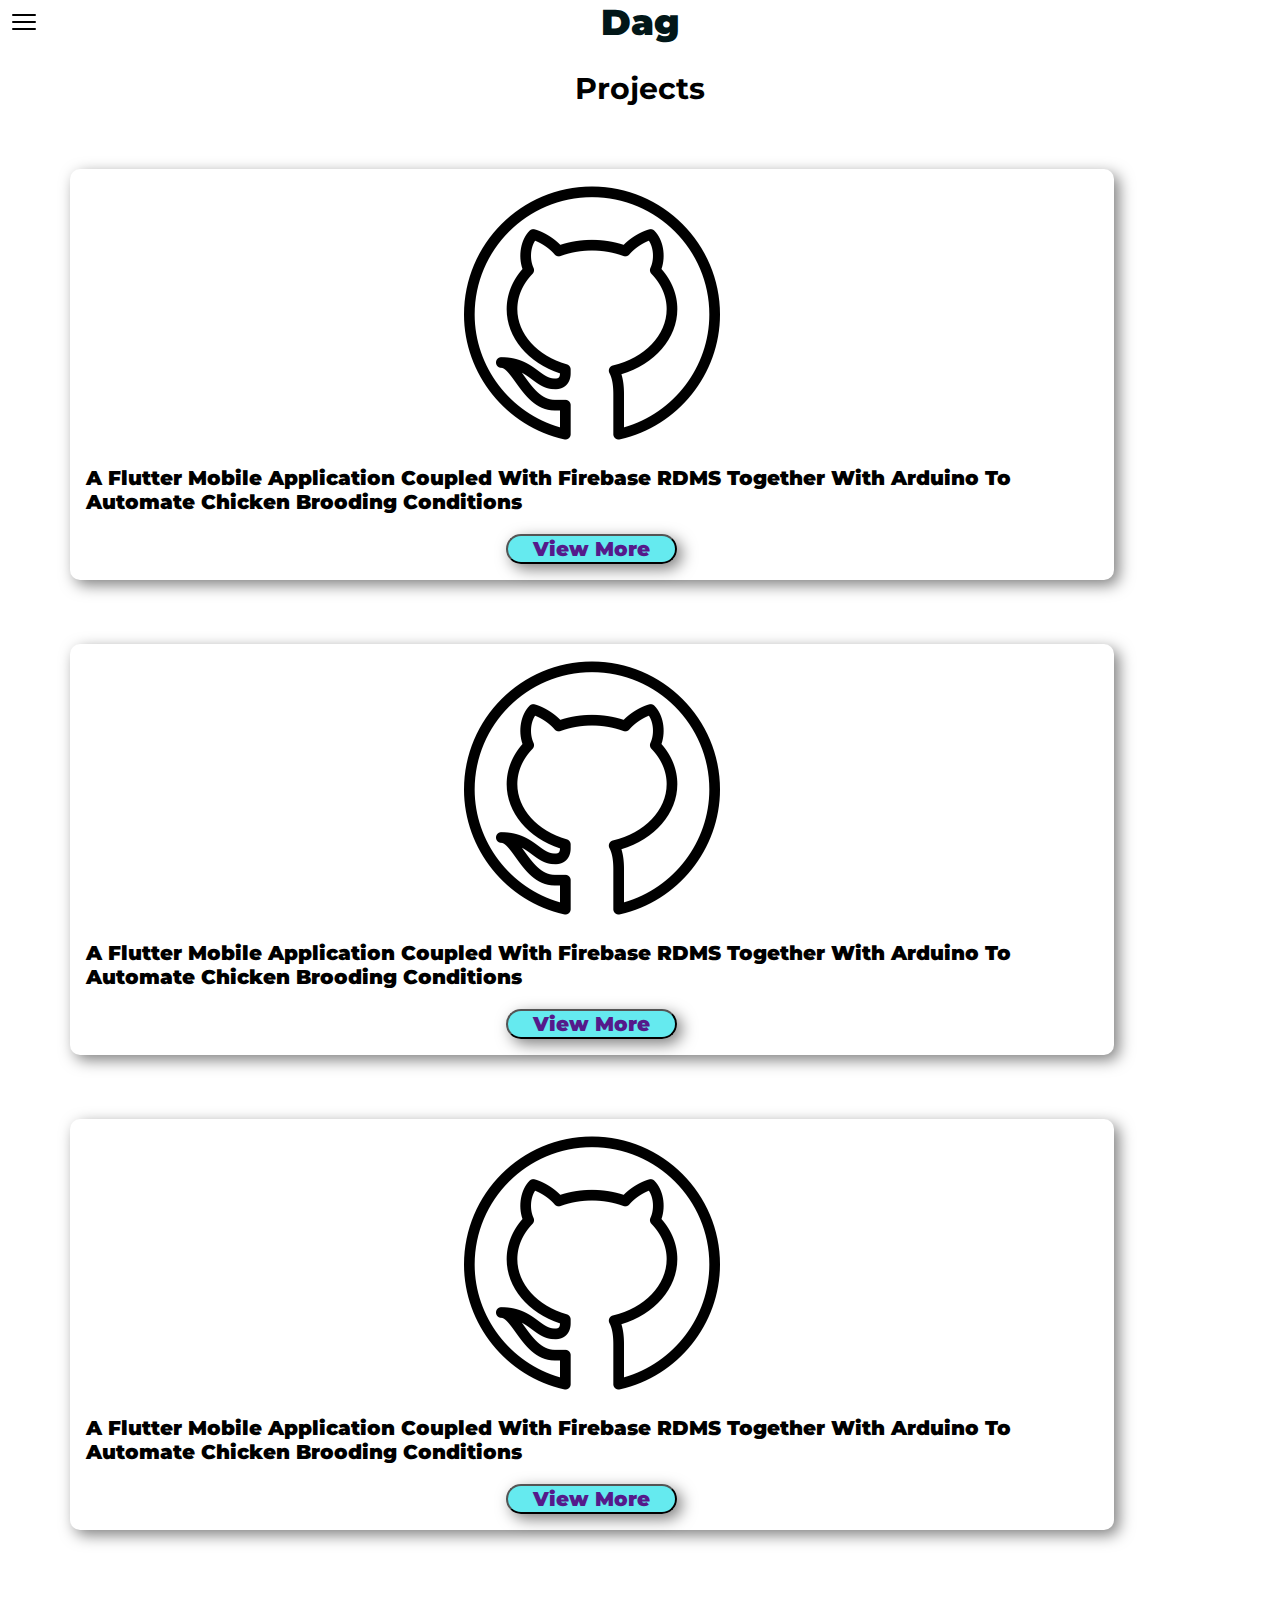
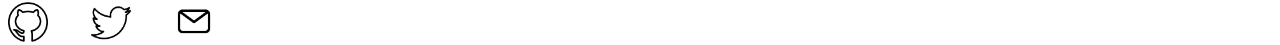
==== projects.html @ c9814441 "Add files via upload" ====
<!DOCTYPE html>
<html lang="en">
<head>
    <meta charset="UTF-8">
    <meta http-equiv="X-UA-Compatible" content="IE=edge">
    <meta name="viewport" content="width=device-width, initial-scale=1.0">
    <link rel="stylesheet" href="./style.css">
    <title>Document</title>
</head>
<body>
    
    <div class="nav-container">
        <div class="wrapper">
            <nav>
                <div class="logo">
                    Dag
                </div>
                <input type="checkbox" name="checkbox" class="nav-toggle" id="nav-toggle">
                <div class="nav-items">
                    <ul>
                        <li>
                            <a href="./index.html">home</a>
                        </li>
                        <li>
                            <a href="./projects.html">projects</a>
                        </li>
                        <li>
                            <a href="mailto: adjeidag@gmail.com">contact me</a>
                        </li>
                    </ul>
                </div>
                <label for="nav-toggle" class="nav-toggle-label">
                    <span class="dropdown"></span>
                </label>
            </nav>
        </div>
    </div>
    <h2>
        <p class="head">Projects</p>
    </h2>
    
    <div class="header-container-two">
        <div class="container">
            <div class="cards">
                <section class="sections">
                    <div class="column">
                        <div class="card-logo">
                            <img src="./images/github.jpeg" alt="">
                        </div>
                        <div class="desc-text">
                            <p class="text">
                                a flutter mobile application coupled with firebase
                                RDMS together with arduino to automate chicken brooding
                                conditions
                            </p>
                        </div>
                        <button class="card-button"> <a href=""> View More</a></button>
                    </div>
                </section>
                <section class="sections">
                    <div class="column">
                        <div class="card-logo">
                            <img src="./images/github.jpeg" alt="">
                        </div>
                        <div class="desc-text">
                            <p class="text">
                                a flutter mobile application coupled with firebase
                                RDMS together with arduino to automate chicken brooding
                                conditions
                            </p>
                        </div>
                        <button class="card-button"> <a href=""> View More</a></button>
                    </div>
                </section>
                <section  class="sections">
                    <div class="column">
                        <div class="card-logo">
                            <img src="./images/github.jpeg" alt="">
                        </div>
                        <div class="desc-text">
                            <p class="text">
                                a flutter mobile application coupled with firebase
                                RDMS together with arduino to automate chicken brooding
                                conditions
                            </p>
                        </div>
                        <button class="card-button"> <a href=""> View More</a></button>
                    </div>
                </section>
            </div>
        </div>    
    </div>
    <footer>
    
        <div class="footer-content-right">
        <a href="https://github.com/dagadjei" target="_blank"><img src="images/github.jpeg" class="icon-style" alt="Github icon"></a>
        <a href="#"><img src="images/twitter.jpeg" class="icon-style" alt="Twitter icon"></a>
        <a href="mailto: adjeidag@gmail.com"><img src="images/email.jpeg" class="icon-style" alt="Emailicon"></a>
        </div>
    </footer>
    <script src="main.js"></script>
</body>
</html>
---- style.css ----
@import url('https://fonts.googleapis.com/css2?family=Montserrat:wght@200&display=swap');
*, *::before, *::after{
    box-sizing: border-box;
}
body{
    font-family: 'Montserrat', sans-serif;
    font-size: 12px;
}

.nav-container{
    background: rgba(255, 255, 255, 2);
    text-align: center;
    position: fixed;
    z-index: 100;
    width: 100%;
    top: 0;
    left: 0;
}
.logo{
    font-family: 'Montserrat', sans-serif;
    font-weight: 900;
    font-size: 36px;
    font-style: normal;
    color: #021718;
}
.nav-items{
    position: absolute;
    text-align: left;
    top: 100%;
    left: 0;
    background: #fffa;
    width: 100%;
    display: none;
    transform: scale(1,0);
    transform-origin: top;
    /* transition: transform 400ms ease-in-out; */
}
.nav-items ul{
    margin: 0;
    padding: 0;
    list-style: none;
}
.nav-items li{
    margin-bottom: 1em;
    margin-left: 1em;
    font-weight: bold;
}
.nav-items a{
    color: #021718;
    text-decoration: none;
    text-transform: uppercase;
    font-size: 1.2rem;
}
.nav-items a:hover{
    cursor: pointer;
}
.nav-toggle:checked ~ .nav-items{
    display: block;
    transform: scale(1,1);
}
.nav-toggle{
    display: none;
}
.nav-toggle-label{
    position: absolute;
    top: 0;
    left: 0;
    margin-left: 1em;
    height: 100%;
    display: flex;
    align-items: center;

}
.nav-toggle-label span,
.nav-toggle-label span::before,
.nav-toggle-label span::after{
    width: 2em;
    display: block;
    height: 2px;
    border-radius: 2px;
    position: relative;
    background: black;
}
.nav-toggle-label span::before,
.nav-toggle-label span::after{
    content: '';
    position: absolute;
    background: black;
}
.nav-toggle-label span::before{
    bottom: 7px;
}
.nav-toggle-label span::after{
    top: 7px;
}
.header-container{
    padding-top: 30px;
    width: 100%;
}
header{
    display: flex;
    flex-direction: column;
    justify-content: space-between;
}
.hero-container{
    padding-left: 10px;
}
.hero-image{
    float: right;
    padding: 20px 20px 20px 0px;
    margin-left: 100px;
}
.hero-image-two{
    padding-left: 10px;
}
.hero-container-two{
    float: right;
    margin: 5px;
}
.footer{
    position: fixed;
    bottom: 0;
    left: 0;
    width: 100%;
    height: 90px;
    background-color: #1a1c20;
}
.icon-style{
    padding-right: 40px;
    margin-top: 20px;
    height: 40px;
}
.footer-content-right{
    padding-right: 40px;
    margin-top: 20px;
    float: left;
}
.icon-style:hover{
    color: rgb(38, 197, 171);
}
.head{
    padding-top: 40px;
    text-align: center;
    font-size: 30px;
}
.cards{
    display: flex;
    flex-direction: column;
    align-items: center;
    padding-left: 30px;
    font-size: 20px;
    font-weight: bold;
    width: 90%;
}
.sections{
    display: flex;
    flex-direction: column;
    align-items: center;
    padding: 1rem;
    /* border: 1px solid red; */
    border-radius: 0.5em;
    margin: 2rem;
    box-shadow: 5px 5px 15px rgba(0, 0, 0, 0.5);
    font-weight: bolder;
    text-transform: capitalize;
}
.column{
    display: flex;
    flex-direction: column;
    align-items: center;
    justify-content: space-between;
}
.card-button{
    display: inline-block;
    background-color: #16e0e7a9;
    border-radius: 50px;
    box-shadow:  5px 5px 15px rgba(0, 0, 0, 0.5);
    color: #000000;
    cursor: pointer;
    font-family: 'Montserrat', sans-serif;
    font-size: 1em;
    height: 30px;
    padding: 0 25px;
    font-weight: bolder;
}
.card-button a{
    text-decoration: none;
}
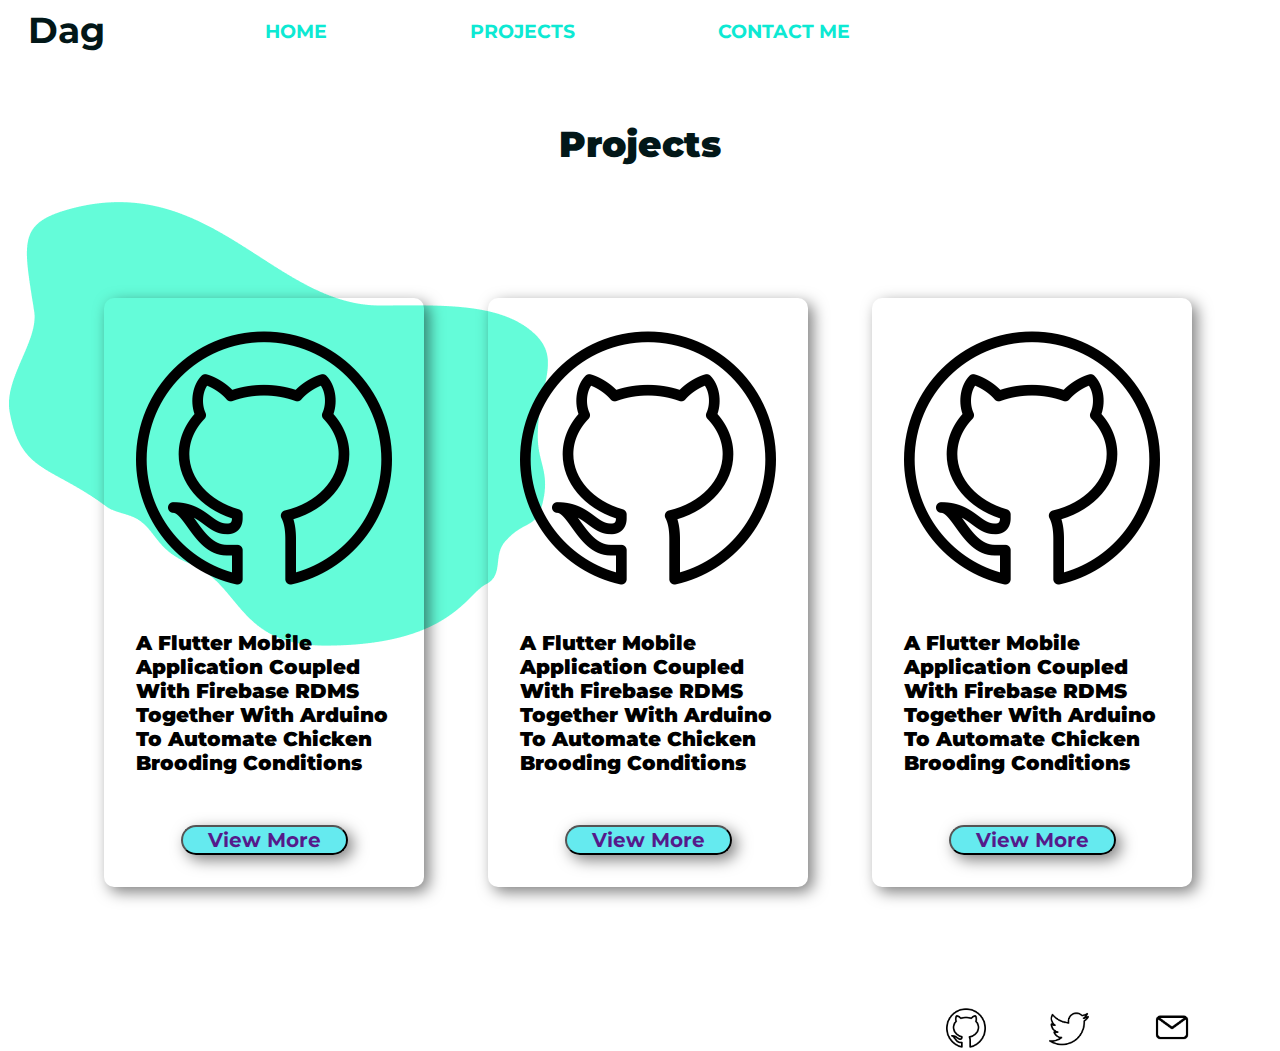
==== commit dec873a2: "responsiveness" ====
--- a/projects.html
+++ b/projects.html
@@ -5,6 +5,10 @@
     <meta http-equiv="X-UA-Compatible" content="IE=edge">
     <meta name="viewport" content="width=device-width, initial-scale=1.0">
     <link rel="stylesheet" href="./style.css">
+    <link
+      rel="stylesheet"
+      href="https://cdnjs.cloudflare.com/ajax/libs/font-awesome/5.14.0/css/all.min.css"
+    />
     <title>Document</title>
 </head>
 <body>
@@ -12,23 +16,25 @@
     <div class="nav-container">
         <div class="wrapper">
             <nav>
-                <div class="logo">
-                    Dag
-                </div>
-                <input type="checkbox" name="checkbox" class="nav-toggle" id="nav-toggle">
-                <div class="nav-items">
-                    <ul>
-                        <li>
-                            <a href="./index.html">home</a>
-                        </li>
-                        <li>
-                            <a href="./projects.html">projects</a>
-                        </li>
-                        <li>
-                            <a href="mailto: adjeidag@gmail.com">contact me</a>
-                        </li>
-                    </ul>
-                </div>
+                <div class="nav-final">
+                    <div class="logo">
+                        Dag
+                    </div>
+                    <input type="checkbox" name="checkbox"  class="nav-toggle" id="nav-toggle">
+                    <div class="nav-items">
+                        <ul>
+                            <li>
+                                <a href="./index.html">home</a>
+                            </li>
+                            <li>
+                                <a href="./projects.html">projects</a>
+                            </li>
+                            <li>
+                                <a href="mailto: adjeidag@gmail.com">contact me</a>
+                            </li>
+                        </ul>
+                    </div>
+                </div>    
                 <label for="nav-toggle" class="nav-toggle-label">
                     <span class="dropdown"></span>
                 </label>
--- a/style.css
+++ b/style.css
@@ -1,4 +1,4 @@
-@import url('https://fonts.googleapis.com/css2?family=Montserrat:wght@200&display=swap');
+@import url('https://fonts.googleapis.com/css2?family=Montserrat:wght@200;500;600&display=swap');
 *, *::before, *::after{
     box-sizing: border-box;
 }
@@ -18,7 +18,7 @@
 }
 .logo{
     font-family: 'Montserrat', sans-serif;
-    font-weight: 900;
+    font-weight: bolder;
     font-size: 36px;
     font-style: normal;
     color: #021718;
@@ -28,7 +28,7 @@
     text-align: left;
     top: 100%;
     left: 0;
-    background: #fffa;
+    background: rgba(255, 255, 255, 3);
     width: 100%;
     display: none;
     transform: scale(1,0);
@@ -39,17 +39,20 @@
     margin: 0;
     padding: 0;
     list-style: none;
+    background: rgba(255, 255, 255, 3);
 }
 .nav-items li{
     margin-bottom: 1em;
     margin-left: 1em;
-    font-weight: bold;
+    font-weight: bolder;
+    background: rgba(255, 255, 255, 3);
 }
 .nav-items a{
     color: #021718;
     text-decoration: none;
     text-transform: uppercase;
     font-size: 1.2rem;
+    font-weight: bolder;
 }
 .nav-items a:hover{
     cursor: pointer;
@@ -57,6 +60,8 @@
 .nav-toggle:checked ~ .nav-items{
     display: block;
     transform: scale(1,1);
+    background: rgba(255, 255, 255, 3);
+
 }
 .nav-toggle{
     display: none;
@@ -151,6 +156,8 @@
     font-size: 20px;
     font-weight: bold;
     width: 90%;
+    background: url("./images/Vector.png");
+    background-repeat: no-repeat;
 }
 .sections{
     display: flex;
@@ -185,4 +192,185 @@
 }
 .card-button a{
     text-decoration: none;
-}+}
+
+@media screen and (min-width: 800px) {
+    .nav-toggle-label{
+        display: none;
+    }
+    .wrapper{
+        all: unset;
+        display: flex;
+        
+        /* grid-template-columns: 1fr auto minmax(600px, 1fr) 1fr; */
+    }
+    .nav-container{
+        all: unset;
+        display: flex;
+        flex-direction: row;
+    }
+    .nav-items{
+        all: unset;
+        display: flex;
+        justify-content: flex-end;
+        align-items: center;
+        
+    }
+    .nav-items ul{
+        all: unset;
+        padding-left: 100px;
+    }
+    .nav-final{
+        display: flex;
+        padding-left: 20px;
+        width: 100%;
+        background: rgba(255, 255, 255, 2);
+
+    }
+    .nav-items ul li{
+        all: unset;
+        padding-top: 2px;
+        display: inline-block;
+        padding-left: 60px;
+        padding-right: 80px;
+    }
+    .nav-items ul li a{
+        color: #0de9d3;
+    }
+    .header-container{
+        /* width: 1024px; */
+        background: url("./images/Vector.png");
+        background-repeat: no-repeat;
+        /* background-size: contain; */
+    }
+    header{
+        display: flex;
+        flex-direction: column;
+        align-items: center;
+        justify-content: space-between;
+        padding-top: 40px;
+    }
+    .part-one{
+        display: flex;
+        flex-direction: row;
+        justify-content: center;
+    }
+    .hero-container{
+        margin-left: 30px;
+        padding-right: 30px;
+    }
+    .hero-image{
+        padding-left: 120px;
+        margin-top: 80px;
+    }
+    
+    .part-two{
+        display: flex;
+        flex-direction: row;
+        justify-content: center;
+    }
+    
+    .hero-image-two{
+        padding-left: 90px;
+        
+    }
+    .hero-container-two{
+        padding-left: 150px;
+        padding-top: 70px;
+    }
+    .name{
+        color:  hsl(277, 47%, 30%);
+        font-weight: 900;
+    }
+    .container{
+        display: flex;
+        flex-direction: row;
+        align-items: center;
+    
+    }
+    .cards{
+        display: flex;
+        flex-direction: row;
+        min-height: 50vh;
+        padding: 4rem;
+        /* border: 1px solid red; */
+    }
+    .sections{
+        display: flex;
+        flex-direction: row;
+        align-items: center;
+        /* border: 1px solid red; */
+        padding: 2rem;
+        border-radius: 0.5em;
+        margin: 2rem;
+        box-shadow: 5px 5px 15px rgba(0, 0, 0, 0.5);
+        font-weight: bolder;
+        text-transform: capitalize;
+    }
+    .card-button{
+        display: inline-block;
+        background-color: #16e0e7a9;
+        border-radius: 50px;
+        box-shadow: rgba(0, 0, 0, 0.5);
+        color:hsl(0, 0%, 0%);
+        cursor: pointer;
+        font-family: "Montserrat", sans-serif;
+        font-size: 1em;
+        height: 30px;
+        padding: 0 25px;
+        font-weight: bold;
+        margin-top: 10px;
+    }
+    .column{
+        display: flex;
+        flex-direction: column;
+        align-items: center;
+        justify-content: space-between;
+    }
+    .desc-text{
+        margin: 20px 0;
+    }
+    .head{
+        font-family: 'Montserrat', sans-serif;
+        font-weight: 900;
+        font-size: 36px;
+        font-style: normal;
+        color: #021718;
+        text-align: center;
+        margin-top: 30px;
+    }
+    
+    
+    
+    /* Footer */
+    
+    .footer {
+      position:fixed;
+      bottom:0;
+      left:0;
+      width:100%;
+      height: 90px;
+      background-color: #1a1c20;
+    }
+    
+    .footer-content-right {
+      padding-right:40px;
+      margin-top:20px;
+      float:right;
+    }
+    
+    .icon-style {
+      height:40px;
+      margin-left:20px;
+      margin-top:5px;
+    }
+    
+    .icon-style:hover {
+      background-color:rgb(38, 197, 171);
+      padding:5px;
+    }
+    
+}
+
+
+
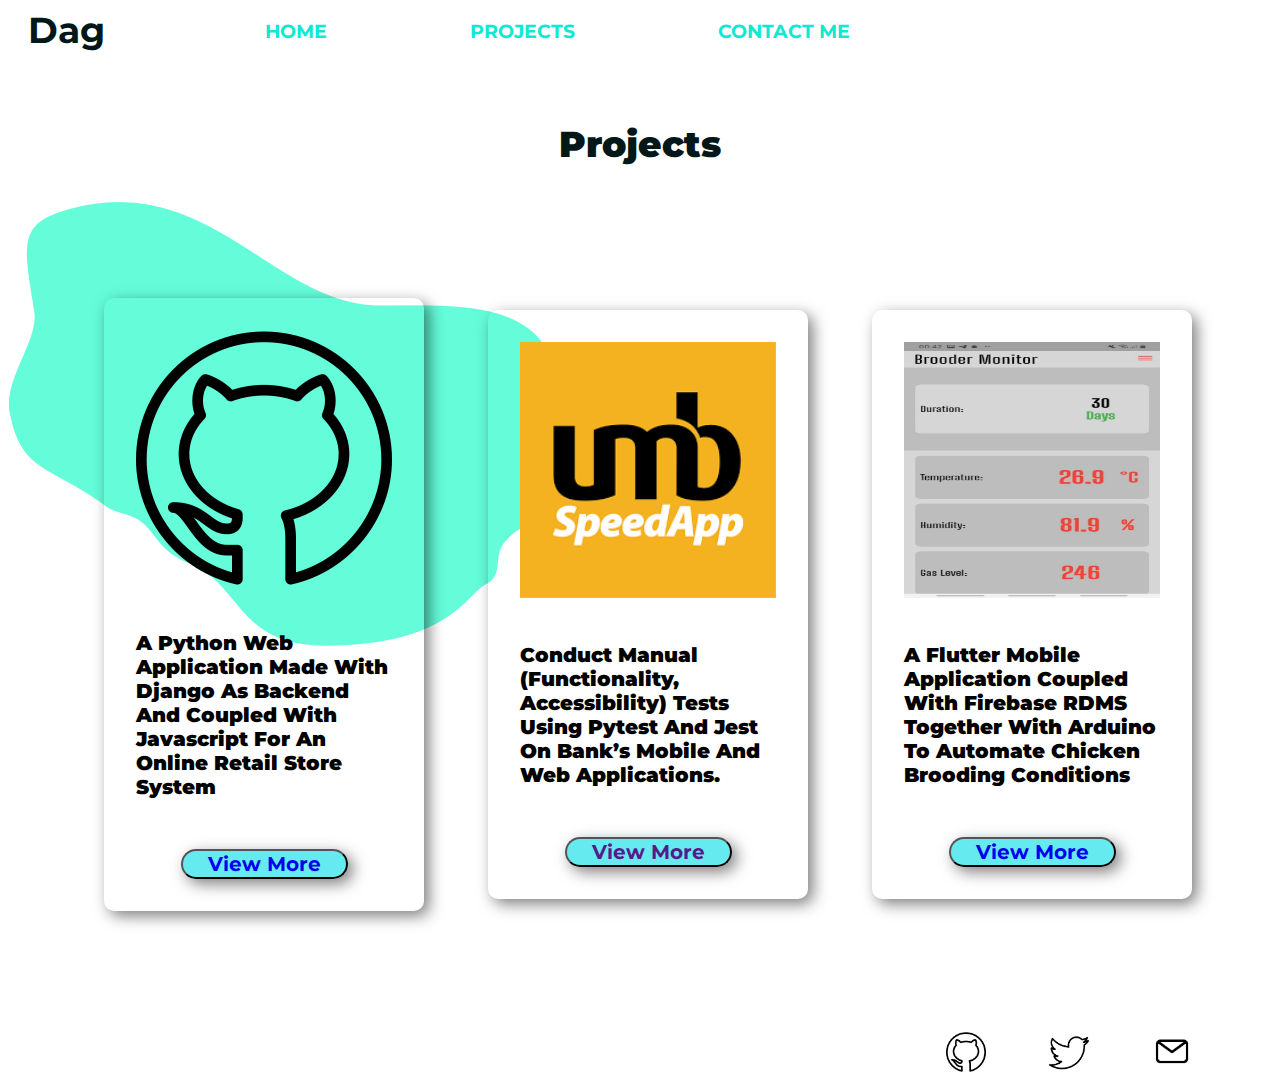
==== commit 652d6477: "projects section update" ====
--- a/projects.html
+++ b/projects.html
@@ -55,18 +55,33 @@
                         </div>
                         <div class="desc-text">
                             <p class="text">
-                                a flutter mobile application coupled with firebase
-                                RDMS together with arduino to automate chicken brooding
-                                conditions
+                                <a href="https://github.com/dagadjei/marie-shop">
+                                    a python web application made with django as backend
+                                    and coupled with javascript
+                                    for an online retail store system
+                                </a>
+                            </p>
+                        </div>
+                        <button class="card-button"> <a href="https://github.com/dagadjei/marie-shop"> View More</a></button>
+                    </div>
+                </section>
+                <section class="sections">
+                    <div class="column">
+                        <div class="card-logo">
+                            <img src="./images/download.png" width="256px" height="256px" alt="">
+                        </div>
+                        <div class="desc-text">
+                            <p class="text">
+                                Conduct manual (functionality, accessibility) tests using pytest and jest on Bank’s Mobile and Web Applications. 
                             </p>
                         </div>
                         <button class="card-button"> <a href=""> View More</a></button>
                     </div>
                 </section>
-                <section class="sections">
+                <section  class="sections">
                     <div class="column">
                         <div class="card-logo">
-                            <img src="./images/github.jpeg" alt="">
+                            <img src="./images/apphomepage.jpg" width="256px" height="256px" alt="">
                         </div>
                         <div class="desc-text">
                             <p class="text">
@@ -75,22 +90,7 @@
                                 conditions
                             </p>
                         </div>
-                        <button class="card-button"> <a href=""> View More</a></button>
-                    </div>
-                </section>
-                <section  class="sections">
-                    <div class="column">
-                        <div class="card-logo">
-                            <img src="./images/github.jpeg" alt="">
-                        </div>
-                        <div class="desc-text">
-                            <p class="text">
-                                a flutter mobile application coupled with firebase
-                                RDMS together with arduino to automate chicken brooding
-                                conditions
-                            </p>
-                        </div>
-                        <button class="card-button"> <a href=""> View More</a></button>
+                        <button class="card-button"> <a href="https://drive.google.com/file/d/1jPlF__MfVSPM4Dvl_-0sfgBeeZlqvEun/view?usp=drivesdk"> View More</a></button>
                     </div>
                 </section>
             </div>
--- a/style.css
+++ b/style.css
@@ -117,6 +117,10 @@
 }
 .hero-image-two{
     padding-left: 10px;
+}
+.text a{
+    text-decoration: none;
+    color: #000000;
 }
 .hero-container-two{
     float: right;
@@ -339,7 +343,10 @@
         text-align: center;
         margin-top: 30px;
     }
-    
+    .text a{
+        text-decoration: none;
+        color: #000000;
+    }
     
     
     /* Footer */
